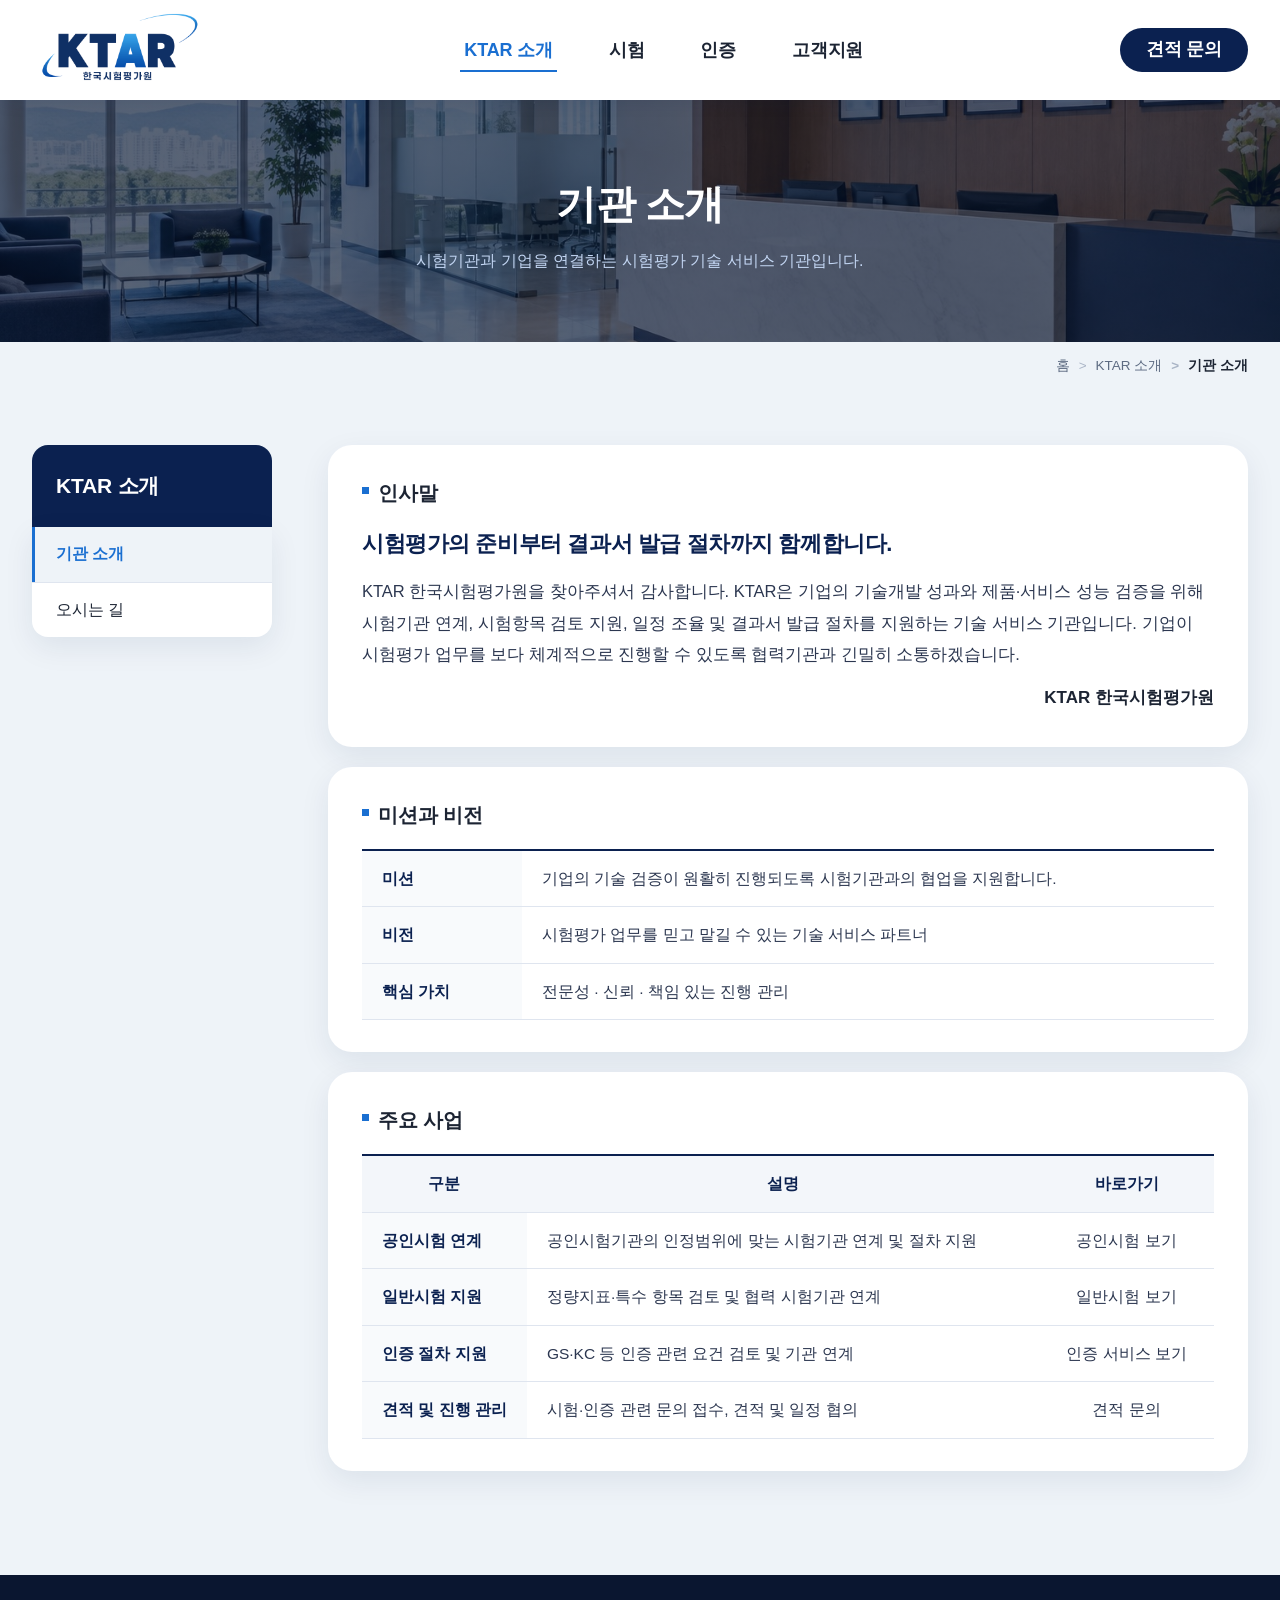
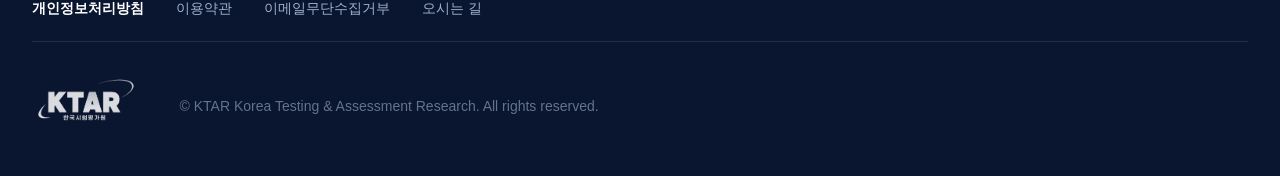
==== about/intro.html @ a493ad49 "feat: 피그마 11/24 수정 요청 반영 (시험·인증 5개 페이지, 헤더, 견적문의 폼) - 전 서비스 페이지: 절차 카드 하단 역할 표기 박스 삭제, 준비자료를 좌측 제목·우" ====
<!DOCTYPE html>
<html lang="ko">
<head>
<meta charset="UTF-8">
<meta name="viewport" content="width=device-width, initial-scale=1">
<title>기관 소개 | KTAR 한국시험평가원</title>
<meta name="description" content="시험기관과 기업을 연결하는 시험평가 기술 서비스 기관입니다.">
<link rel="stylesheet" href="../css/style.css?v=20261124b">
<link rel="stylesheet" href="../css/sub.css?v=20261124b">
</head>
<body class="sub">

<svg width="0" height="0" style="position:absolute" aria-hidden="true">
  <defs>
    <symbol id="i-menu" viewBox="0 0 24 24"><path d="M4 7h16M4 12h16M4 17h16" stroke="currentColor" stroke-width="2" stroke-linecap="round"/></symbol>
    <symbol id="i-map" viewBox="0 0 48 48"><path d="M24 44S9 30 9 19a15 15 0 0 1 30 0c0 11-15 25-15 25z" fill="currentColor" fill-opacity=".15" stroke="currentColor" stroke-width="3" stroke-linejoin="round"/><circle cx="24" cy="19" r="5" fill="none" stroke="currentColor" stroke-width="3"/></symbol>
  </defs>
</svg>

<header class="header is-solid" id="header">
  <div class="header__inner">
    <a href="../index.html" class="logo"><img class="logo__white" src="../images/logo-white.png" alt="KTAR 한국시험평가원"><img class="logo__color" src="../images/logo-color.png" alt="" aria-hidden="true"></a>
    <nav class="gnb" id="gnb" aria-label="주요 메뉴">
      <ul>
        <li class="is-current"><a href="../about/intro.html">KTAR 소개</a>
          <ul class="sub">
            <li><a href="../about/intro.html">기관 소개</a></li>
            <li><a href="../about/location.html">오시는 길</a></li>
          </ul>
        </li>
        <li><a href="../test/certified.html">시험</a>
          <ul class="sub">
            <li><a href="../test/certified.html">공인시험</a></li>
            <li><a href="../test/vv.html">일반시험(V&V)</a></li>
          </ul>
        </li>
        <li><a href="../cert/gs.html">인증</a>
          <ul class="sub">
            <li><a href="../cert/gs.html">GS인증</a></li>
            <li><a href="../cert/kc.html">KC인증</a></li>
            <li><a href="../cert/cloud.html">클라우드서비스확인제</a></li>
          </ul>
        </li>
        <li><a href="../index.html#inquiry">고객지원</a>
          <ul class="sub">
            <li><a href="../index.html#inquiry">견적문의</a></li>
          </ul>
        </li>
      </ul>
    </nav>
    <div class="util">
      <a href="../index.html#inquiry" class="util__quote">견적 문의</a>
      <button type="button" aria-label="전체 메뉴" aria-expanded="false" aria-controls="gnb" data-nav-toggle><svg><use href="#i-menu"/></svg></button>
    </div>
  </div>
</header>

<main>
  <section class="sub-hero sub-hero--intro">
    <div class="inner sub-hero__inner">
      <h1>기관 소개</h1>
      <p class="sub-hero__lead">시험기관과 기업을 연결하는 시험평가 기술 서비스 기관입니다.</p>
    </div>
  </section>
  <div class="crumbbar">
    <div class="inner">
      <ol class="crumb" aria-label="현재 위치">
        <li><a href="../index.html">홈</a></li>
        <li>KTAR 소개</li>
        <li aria-current="page">기관 소개</li>
      </ol>
    </div>
  </div>
  <div class="inner sub-wrap">
    <aside class="lnb" aria-label="KTAR 소개 메뉴">
      <h2>KTAR 소개</h2>
      <ul><li><a href="../about/intro.html" aria-current="page">기관 소개</a></li><li><a href="../about/location.html">오시는 길</a></li></ul>
    </aside>
    <div class="doc">
      <section class="sec">
        <h3>인사말</h3>
        <div class="greet greet--solo"><div class="text"><strong>시험평가의 준비부터 결과서 발급 절차까지 함께합니다.</strong><p>KTAR 한국시험평가원을 찾아주셔서 감사합니다. KTAR은 기업의 기술개발 성과와 제품·서비스 성능 검증을 위해 시험기관 연계, 시험항목 검토 지원, 일정 조율 및 결과서 발급 절차를 지원하는 기술 서비스 기관입니다. 기업이 시험평가 업무를 보다 체계적으로 진행할 수 있도록 협력기관과 긴밀히 소통하겠습니다.</p><p class="sign"><b>KTAR 한국시험평가원</b></p></div></div>
      </section>
      <section class="sec">
        <h3>미션과 비전</h3>
        <div class="tbl-wrap"><table class="tbl"><tbody><tr><th scope="row">미션</th><td>기업의 기술 검증이 원활히 진행되도록 시험기관과의 협업을 지원합니다.</td></tr><tr><th scope="row">비전</th><td>시험평가 업무를 믿고 맡길 수 있는 기술 서비스 파트너</td></tr><tr><th scope="row">핵심 가치</th><td>전문성 · 신뢰 · 책임 있는 진행 관리</td></tr></tbody></table></div>
      </section>
      <section class="sec">
        <h3>주요 사업</h3>
        <div class="tbl-wrap"><table class="tbl"><thead><tr><th scope="col">구분</th><th scope="col">설명</th><th scope="col">바로가기</th></tr></thead><tbody><tr><th scope="row">공인시험 연계</th><td>공인시험기관의 인정범위에 맞는 시험기관 연계 및 절차 지원</td><td class="c"><a href="../test/certified.html">공인시험 보기</a></td></tr><tr><th scope="row">일반시험 지원</th><td>정량지표·특수 항목 검토 및 협력 시험기관 연계</td><td class="c"><a href="../test/vv.html">일반시험 보기</a></td></tr><tr><th scope="row">인증 절차 지원</th><td>GS·KC 등 인증 관련 요건 검토 및 기관 연계</td><td class="c"><a href="../cert/gs.html">인증 서비스 보기</a></td></tr><tr><th scope="row">견적 및 진행 관리</th><td>시험·인증 관련 문의 접수, 견적 및 일정 협의</td><td class="c"><a href="../index.html#inquiry">견적 문의</a></td></tr></tbody></table></div>
      </section>
    </div>
  </div>
</main>

<footer class="footer">
  <div class="inner">
    <ul class="footer__links">
      <li><a href="#"><b>개인정보처리방침</b></a></li>
      <li><a href="#">이용약관</a></li>
      <li><a href="#">이메일무단수집거부</a></li>
      <li><a href="../about/location.html">오시는 길</a></li>
    </ul>
    <div class="footer__body">
      <img src="../images/logo-white.png" alt="KTAR 한국시험평가원" class="footer__logo">
      <address>
        <p class="footer__copy">© KTAR Korea Testing &amp; Assessment Research. All rights reserved.</p>
      </address>
    </div>
  </div>
</footer>

<script src="../js/nav.js?v=20261124b"></script>
</body>
</html>
---- css/style.css ----
/* KTAR 공통 + 메인 스타일 (2026 개편: 밝은 배경 · 라운드 카드 · 영상 히어로) */
:root{
  --navy:#0b2150; --navy-deep:#06142f; --blue:#1a6fd1; --sky:#35a1ee; --cyan:#67d6ff;
  --bg:#eef3f8; --card:#fff; --text:#1c2433; --muted:#5d6b82; --line:#dfe5ef;
  --radius-lg:24px; --radius-md:16px; --radius-sm:10px;
  --topbar-h:38px; --header-h:100px; --ease:cubic-bezier(.22,.61,.36,1);
  --shadow:0 10px 30px rgba(11,33,80,.08);
}
*{box-sizing:border-box;margin:0;padding:0}
html{scroll-behavior:smooth;scroll-padding-top:calc(var(--header-h) + 12px)}
body{font-family:"Pretendard","Noto Sans KR","Apple SD Gothic Neo","Malgun Gothic",sans-serif;color:var(--text);line-height:1.6;background:var(--bg);-webkit-font-smoothing:antialiased}
a{color:inherit;text-decoration:none}
ul,ol{list-style:none}
img{max-width:100%;display:block}
button{font:inherit;cursor:pointer;border:0;background:none;color:inherit}
svg{display:block}
:focus-visible{outline:3px solid var(--sky);outline-offset:2px}
.inner{width:100%;max-width:1280px;margin:0 auto;padding:0 32px}
/* 메인 와이드 컨테이너: 콘텐츠 1520px + 좌우 40px (메인 비주얼 ~ 견적 문의 공통) */
.inner--wide{max-width:1600px;padding:0 40px}

/* topbar (공지) */
.topbar{height:var(--topbar-h);background:var(--navy-deep);color:#cfdcf2;font-size:13px}
.topbar__inner{height:100%;display:flex;align-items:center;padding:0 32px;max-width:1280px;margin:0 auto}
.topbar__notice{display:flex;align-items:center;gap:14px;min-width:0}
.topbar__notice b{color:var(--cyan);font-weight:700;white-space:nowrap;flex:none}
.topbar__notice span{overflow:hidden;text-overflow:ellipsis;white-space:nowrap}
.topbar__notice time{opacity:.55;white-space:nowrap}
.topbar__notice:hover span{text-decoration:underline}

/* header: 항상 흰색 */
.header{position:sticky;top:0;left:0;right:0;height:var(--header-h);z-index:60;background:#fff;color:var(--text);transition:box-shadow .3s}
.header.is-solid,.header.is-stuck{box-shadow:0 2px 16px rgba(11,33,80,.1)}
.header__inner{height:100%;max-width:1280px;margin:0 auto;padding:0 32px;display:flex;align-items:center;gap:48px}
.logo{position:relative;display:block;flex:none}
.logo img{height:85px;width:auto}
.logo__white{display:none!important}
.logo__color{position:static!important;opacity:1!important}
.gnb{flex:1}
.gnb ul{display:flex;justify-content:center;gap:48px}
.gnb a{display:block;padding:10px 4px;font-size:18px;font-weight:700;position:relative;letter-spacing:-.01em}
.gnb a::after{content:"";position:absolute;left:0;right:0;bottom:2px;height:2px;background:var(--blue);transform:scaleX(0);transition:transform .25s var(--ease)}
.gnb a:hover{color:var(--blue)}
.gnb a:hover::after{transform:scaleX(1)}
.gnb li.is-current>a{color:var(--blue)}
.gnb li.is-current>a::after{transform:scaleX(1)}
.util{display:flex;align-items:center;gap:6px}
.util button{width:40px;height:40px;display:grid;place-items:center;border-radius:50%;transition:background .2s}
.util button:hover{background:var(--bg)}
.util svg{width:22px;height:22px}
/* 견적 문의: GNB 메뉴와 같은 글자 크기(18px), 원형 버튼은 글자에 맞춰 조정 */
.util__quote{padding:9px 26px;border-radius:999px;background:var(--navy);color:#fff;font-weight:700;font-size:18px;line-height:1.4;letter-spacing:-.01em;white-space:nowrap;transition:background .2s}
.util [data-nav-toggle]{display:none}
.util__quote:hover{background:var(--blue)}

/* gnb dropdown */
.gnb>ul>li{position:relative}
.gnb .sub{display:grid;gap:2px;position:absolute;top:100%;left:50%;min-width:210px;padding:10px;border-radius:var(--radius-md);background:#fff;color:var(--text);box-shadow:0 16px 40px rgba(11,33,80,.16);opacity:0;visibility:hidden;transform:translate(-50%,8px);transition:opacity .2s,transform .2s var(--ease),visibility 0s .2s}
.gnb li:hover>.sub,.gnb li:focus-within>.sub{opacity:1;visibility:visible;transform:translate(-50%,0);transition-delay:0s}
.gnb .sub a{padding:10px 14px;border-radius:var(--radius-sm);font-size:15px;font-weight:600;white-space:nowrap}
.gnb .sub a::after{display:none}
.gnb .sub a:hover{background:var(--bg);color:var(--blue)}

/* ───── 메인 히어로: 영상 카드 + 빠른 서비스 ───── */
/* 영상 16:9 + 우측 410px 고정 열 */
.visual{padding:50px 0 24px}
/* 영상 높이 = 화면 높이 - 공지띠·헤더(118) - 위아래 여백(50+24), 560~680px.
   상한 680px이어도 주요 서비스 위 여백(88px)이 남아 1080 화면에서 본문은 스크롤해야 보인다 */
.visual__grid{display:grid;grid-template-columns:minmax(0,1fr) 410px;grid-template-rows:1fr auto;gap:24px}
.hero{position:relative;grid-row:1 / span 2;align-self:stretch;height:clamp(560px,calc(100svh - 192px),680px);border-radius:var(--radius-lg);overflow:hidden;background:#04102a;color:#fff;isolation:isolate}
.hero__video{position:absolute;inset:0;width:100%;height:100%;object-fit:cover;z-index:-2}
.hero::after{content:"";position:absolute;inset:0;z-index:-1;background:linear-gradient(0deg,rgba(4,16,42,.7),rgba(4,16,42,0) 45%)}
.slides{position:absolute;inset:0}
.slide{position:absolute;inset:0;display:flex;align-items:center;padding:0 clamp(28px,5vw,72px);opacity:0;visibility:hidden;transition:opacity .8s var(--ease),visibility 0s .8s}
.slide.is-active{opacity:1;visibility:visible;transition:opacity .8s var(--ease),visibility 0s}
.slide__txt{max-width:640px}
.slide__txt>*{opacity:0;transform:translateY(22px);transition:opacity .8s var(--ease),transform .8s var(--ease)}
.slide.is-active .slide__txt>*{opacity:1;transform:none}
.slide.is-active .slide__txt>:nth-child(2){transition-delay:.12s}
.slide.is-active .slide__txt>:nth-child(3){transition-delay:.24s}
.slide__sub{font-size:clamp(15px,1.4vw,19px);letter-spacing:.02em;margin-bottom:16px;color:#cfe3ff}
.slide h1,.slide h2{font-size:clamp(40px,5.2vw,72px);font-weight:800;line-height:1.12;letter-spacing:-.03em;margin-bottom:16px;word-break:keep-all}
.slide__en{font-size:clamp(15px,1.4vw,20px);opacity:.9}
.ctrl{position:absolute;left:50%;bottom:26px;transform:translateX(-50%);display:flex;align-items:center;gap:10px;z-index:3}
.ctrl button{width:40px;height:40px;border-radius:50%;background:rgba(255,255,255,.92);color:var(--navy);font-size:20px;line-height:1;display:grid;place-items:center;transition:background .2s,transform .2s}
.ctrl button:hover{background:#fff;transform:scale(1.08)}
.ctrl__toggle{font-size:11px!important}
.ctrl__count{position:absolute;left:calc(100% + 16px);color:#dbe9ff;font-size:13px;white-space:nowrap}
.ctrl__count b{color:#fff}

.qs{display:flex;flex-direction:column;background:var(--card);border-radius:var(--radius-lg);padding:26px 24px 22px;box-shadow:var(--shadow)}
.qs h2{font-size:18px;font-weight:800;color:var(--navy);margin-bottom:14px}
.qs__grid{flex:1;display:grid;grid-template-columns:repeat(2,minmax(0,1fr));grid-auto-rows:minmax(0,1fr);gap:8px}
.qs__grid a{height:100%;display:flex;flex-direction:column;align-items:center;justify-content:center;gap:8px;padding:8px;border-radius:var(--radius-md);background:#f4f8fd;font-size:15px;font-weight:700;text-align:center;word-break:keep-all;line-height:1.35;color:var(--text);transition:background .2s,color .2s}
.qs__ic{display:grid;place-items:center;flex:none;width:44px;height:44px;border-radius:12px;background:#e3edfb;color:var(--blue);transition:background .2s,color .2s,transform .25s var(--ease)}
.qs__ic svg{width:24px;height:24px}
.qs__grid a:hover{background:#eaf2fd;color:var(--blue)}
.qs__grid a:hover .qs__ic{background:var(--blue);color:#fff;transform:translateY(-3px)}

.promo{position:relative;display:flex;flex-direction:column;justify-content:flex-end;min-height:150px;padding:22px 24px;border-radius:var(--radius-lg);overflow:hidden;background:linear-gradient(135deg,#0b2150,#1a4fa8);color:#fff;isolation:isolate}
.promo::before{content:"";position:absolute;right:-40px;top:-40px;width:180px;height:180px;border-radius:50%;border:2px solid rgba(103,214,255,.35);z-index:-1;box-shadow:0 0 0 22px rgba(103,214,255,.08),0 0 0 46px rgba(103,214,255,.05)}
.promo b{font-size:20px;font-weight:800;margin-bottom:6px}
.promo span{font-size:13.5px;line-height:1.6;color:#cfe0fb}
.promo i{position:absolute;right:20px;top:20px;display:grid;place-items:center;width:28px;height:28px;border-radius:50%;background:#fff;color:var(--navy);font-style:normal;font-size:14px;transition:transform .25s var(--ease)}
.promo:hover i{transform:translate(3px,-3px)}

/* ───── 서비스 카드 (시험 / 인증) ───── */
.svc{padding:88px 0 40px}
.sec-head{margin-bottom:36px}
.sec-head h2{font-size:clamp(28px,3.2vw,42px);font-weight:800;letter-spacing:-.03em;color:var(--navy);line-height:1.3;word-break:keep-all}
.svc__grid{display:grid;grid-template-columns:repeat(3,1fr);gap:20px}
.svc__card{position:relative;display:flex;flex-direction:column;height:100%;min-height:300px;padding:32px 30px 28px;border-radius:var(--radius-lg);background:var(--card);box-shadow:var(--shadow);overflow:hidden;transition:transform .3s var(--ease),box-shadow .3s}
.svc__card:hover{transform:translateY(-5px);box-shadow:0 18px 40px rgba(11,33,80,.15)}
.svc__ic{display:grid;place-items:center;width:56px;height:56px;border-radius:16px;background:#e9f1fc;color:var(--blue);margin-bottom:22px}
.svc__ic svg{width:30px;height:30px}
.svc__card em{font-style:normal;font-size:12px;font-weight:800;letter-spacing:.14em;color:var(--blue);margin-bottom:8px}
.svc__card h3{font-size:25px;font-weight:800;letter-spacing:-.03em;color:var(--navy);margin-bottom:10px;word-break:keep-all}
.svc__card p{font-size:15.5px;line-height:1.7;color:var(--muted);word-break:keep-all}
.svc__go{margin-top:auto;padding-top:22px;font-weight:700;font-size:15px;color:var(--blue);display:flex;align-items:center;gap:8px}
.svc__go i{font-style:normal;transition:transform .25s var(--ease)}
.svc__card:hover .svc__go i{transform:translateX(5px)}
.svc__card--dark{background:linear-gradient(135deg,#0b2150,#14407f)}
.svc__card--dark .svc__ic{background:rgba(255,255,255,.12);color:#fff}
.svc__card--dark em,.svc__card--dark .svc__go{color:var(--cyan)}
.svc__card--dark h3{color:#fff}.svc__card--dark p{color:#c3d6f3}
.svc__card--accent{background:linear-gradient(135deg,#1a6fd1,#35a1ee)}
.svc__card--accent .svc__ic{background:rgba(255,255,255,.2);color:#fff}
.svc__card--accent em,.svc__card--accent .svc__go,.svc__card--accent h3{color:#fff}
.svc__card--accent p{color:#e6f2ff}

/* ───── 진행 절차 ───── */
.flowsec{padding:56px 0 40px}
.steps{display:grid;grid-template-columns:repeat(6,1fr);gap:0;counter-reset:s;background:#fff;border-radius:var(--radius-lg);box-shadow:var(--shadow);overflow:hidden}
.steps li{position:relative;padding:30px 22px 32px;border-left:1px solid var(--line)}
.steps li:first-child{border-left:0}
.steps li:not(:last-child)::after{content:"";position:absolute;right:-7px;top:38px;width:12px;height:12px;background:#fff;border-top:2px solid var(--sky);border-right:2px solid var(--sky);transform:rotate(45deg);z-index:1}
.steps b{display:inline-grid;place-items:center;width:38px;height:38px;border-radius:12px;background:var(--navy);color:#fff;font-size:14px;margin-bottom:16px}
.steps li:last-child b{background:var(--blue)}
.steps h3{font-size:17px;font-weight:800;color:var(--navy);margin-bottom:8px;letter-spacing:-.02em;word-break:keep-all}
.steps p{font-size:14px;line-height:1.65;color:var(--muted);word-break:keep-all}

/* ───── 핵심 가치 ───── */
.values{padding:56px 0 24px}
.values__grid{display:grid;grid-template-columns:repeat(3,1fr);gap:20px}
.values__grid>div{padding:40px 34px;border-radius:var(--radius-lg);background:var(--card);box-shadow:var(--shadow)}
.values__grid b{display:block;font-size:56px;line-height:1;font-weight:800;letter-spacing:-.04em;margin-bottom:22px;color:transparent;-webkit-text-stroke:2px var(--sky)}
.values__grid h3{font-size:28px;font-weight:800;color:var(--navy);letter-spacing:-.03em;margin-bottom:10px}
.values__grid p{font-size:16px;line-height:1.75;color:var(--muted);word-break:keep-all}

/* ───── 소개 밴드 (짙은 남색) ───── */
.about{position:relative;margin-top:56px;padding:112px 0 96px;background:var(--navy-deep);color:#fff;text-align:center;overflow:hidden;isolation:isolate}
.about::before{content:"";position:absolute;left:50%;top:60%;width:900px;height:900px;transform:translate(-50%,-50%);border-radius:50%;z-index:-1;background:radial-gradient(circle,rgba(53,161,238,.28),rgba(53,161,238,0) 62%)}
.about__label{font-size:22px;font-weight:700;color:var(--cyan);margin-bottom:18px;letter-spacing:.02em}
.about h2{font-size:clamp(30px,3.8vw,48px);line-height:1.35;font-weight:800;letter-spacing:-.03em;margin-bottom:26px;word-break:keep-all}
.about h2 em{font-style:normal;color:var(--cyan)}
.about__text{max-width:680px;margin:0 auto 36px;font-size:17.5px;line-height:1.9;color:#c3d3ec;word-break:keep-all}
.more{display:inline-flex;align-items:center;gap:14px;padding:15px 30px;background:#fff;color:var(--navy);border-radius:999px;font-weight:700;transition:background .2s,color .2s}
.more span{transition:transform .25s var(--ease)}
.more:hover{background:var(--cyan)}
.more:hover span{transform:translateX(5px)}
.about__facts{display:grid;grid-template-columns:repeat(5,1fr);gap:14px;margin-top:64px;text-align:left}
.about__facts--3{grid-template-columns:repeat(3,1fr)}
.about__facts>div{padding:22px 22px 24px;border-radius:var(--radius-md);background:rgba(255,255,255,.06);border:1px solid rgba(255,255,255,.1);backdrop-filter:blur(6px)}
.about__facts dt{color:#8fb0e0;font-size:13.5px;margin-bottom:8px}
.about__facts dd{font-size:16px;font-weight:700;line-height:1.5;word-break:keep-all}
.about__facts dd a{color:var(--cyan);text-decoration:underline;text-underline-offset:3px}

/* ───── 견적 문의 ───── */
.inquiry{padding:104px 0 112px}
.inquiry__inner{display:grid;grid-template-columns:1fr 1.6fr;gap:56px;align-items:start}
.inquiry h2{font-size:clamp(30px,3.4vw,46px);color:var(--navy);font-weight:800;letter-spacing:-.03em;margin-bottom:18px}
.inquiry__head>p{color:var(--muted);font-size:17px}
.inquiry__tel{margin-top:36px;padding:26px 28px;border-radius:var(--radius-md);background:var(--navy);color:#c3d3ec!important;display:grid;gap:2px}
.inquiry__tel b{font-size:30px;color:#fff;letter-spacing:.02em}
.inquiry__tel small{color:#8fa6cc}
.form{background:#fff;padding:44px;border-radius:var(--radius-lg);box-shadow:var(--shadow);display:grid;gap:20px}
.form__row{display:grid;grid-template-columns:1fr 1fr;gap:20px}
.form label{display:flex;flex-wrap:wrap;align-items:baseline;gap:8px 4px;font-weight:700;font-size:14px}
.form label>input,.form label>select,.form label>textarea{flex:0 0 100%}
.form label i{color:#d93025;font-style:normal}
.form input[type=text],.form input[type=tel],.form input[type=email],.form select,.form textarea{width:100%;padding:14px 16px;border:1px solid #cdd6e4;border-radius:12px;font:inherit;font-weight:400;background:#fafcff;transition:border-color .2s,box-shadow .2s}
.form input:focus,.form select:focus,.form textarea:focus{outline:0;border-color:var(--sky);box-shadow:0 0 0 3px rgba(53,161,238,.2);background:#fff}
.form textarea{resize:vertical}
.form__agree{display:flex!important;align-items:center;gap:8px;font-weight:400!important;color:var(--muted)}
.form__agree input{flex:none!important;width:18px;height:18px;accent-color:var(--navy)}
.form__agree a{text-decoration:underline;color:var(--blue)}
.form__msg{padding:12px 16px;border-radius:var(--radius-md);background:#e9f1fc;color:var(--navy);font-size:15px;font-weight:700}
.form__msg.is-error{background:#fdecec;color:#c62828}
.form__note{font-size:14px;line-height:1.6;color:var(--muted);word-break:keep-all}
.submit{padding:18px;border-radius:999px;background:var(--navy);color:#fff;font-weight:800;font-size:17px;transition:background .2s}
.submit:hover{background:var(--blue)}

/* ───── 플로팅 버튼 ───── */
.float{position:fixed;right:24px;bottom:24px;z-index:50;display:grid;gap:12px}
.float a{display:grid;place-items:center;width:60px;height:60px;border-radius:50%;box-shadow:0 8px 20px rgba(11,33,80,.28);transition:transform .25s var(--ease)}
.float a:hover{transform:translateY(-3px)}
.float svg{width:26px;height:26px}
.float__a{background:#ff6a13;color:#fff}
.float__b{background:var(--blue);color:#fff}

/* ───── footer ───── */
.footer{background:#0a1630;color:#9fb0cc;font-size:14px;padding:0 0 48px}
.footer__links{display:flex;gap:32px;padding:22px 0;border-bottom:1px solid rgba(255,255,255,.1)}
.footer__links a:hover{color:#fff}
.footer__links b{color:#fff}
.footer__body{display:flex;align-items:center;gap:40px;padding-top:34px}
.footer__logo{height:52px;width:auto;opacity:.9}
.footer address{font-style:normal;display:grid;gap:4px}
.footer__copy{margin-top:8px;opacity:.6}

/* ───── responsive ───── */
@media (max-width:1399px){
  .inner--wide{padding:0 32px}
  .visual__grid{gap:16px}
}
@media (max-width:1100px){
  .gnb ul{gap:26px}.header__inner{gap:24px}
  .visual__grid{grid-template-columns:minmax(0,1fr);grid-template-rows:auto}
  .hero{grid-row:auto;width:100%;min-width:0;height:auto;aspect-ratio:16 / 9;min-height:480px}
  .qs__grid{grid-template-columns:repeat(4,minmax(0,1fr))}
  .svc__grid{grid-template-columns:repeat(2,1fr)}
  .steps{grid-template-columns:repeat(3,1fr)}
  .steps li:nth-child(4){border-left:0}
  .steps li:nth-child(n+4){border-top:1px solid var(--line)}
  .steps li:nth-child(3)::after{display:none}
  .about__facts{grid-template-columns:repeat(2,1fr)}
  .inquiry__inner{grid-template-columns:1fr;gap:36px}
}
@media (max-width:768px){
  :root{--header-h:64px}
  .topbar__notice time{display:none}
  .topbar__inner,.header__inner,.inner{padding-left:18px;padding-right:18px}
  .logo img{height:42px}
  .util__quote{display:none}
  .util [data-nav-toggle]{display:grid}
  .header__inner{justify-content:space-between}
  .gnb{display:none;position:fixed;left:0;right:0;top:var(--header-h);max-height:calc(100vh - var(--header-h));overflow:auto;background:#fff;color:var(--text);padding:8px 18px 24px;box-shadow:0 14px 30px rgba(11,33,80,.18)}
  .nav-open .gnb{display:block}
  .gnb ul{flex-direction:column;gap:0}
  .gnb>ul>li{border-bottom:1px solid var(--line)}
  .gnb>ul>li>a{padding:16px 4px;font-size:17px}
  .gnb>ul>li>a::after{display:none}
  .gnb .sub{justify-content:start;justify-items:start;position:static;transform:none;opacity:1;visibility:visible;box-shadow:none;padding:0 0 12px 12px;min-width:0}
  .gnb .sub a{padding:8px 4px;font-weight:500;color:var(--muted)}
  .visual{padding-top:14px}
  .hero{min-height:420px;border-radius:var(--radius-md)}
  .hero__video{object-position:78% 50%}
  .hero::after{background:linear-gradient(0deg,rgba(4,16,42,.55),rgba(4,16,42,.55))}
  .slide{padding:0 22px}
  .ctrl{bottom:18px}.ctrl__count{display:none}
  .qs,.promo{border-radius:var(--radius-md)}
  .qs__grid{grid-template-columns:repeat(2,minmax(0,1fr))}
  .svc{padding:56px 0 24px}
  .svc__grid,.values__grid{grid-template-columns:1fr}
  .svc__card{padding:26px 22px 22px;min-height:0}
  .steps{grid-template-columns:1fr}
  .steps li{border-left:0;border-top:1px solid var(--line);padding:22px 20px}
  .steps li:first-child{border-top:0}
  .steps li:not(:last-child)::after{display:none}
  .flowsec,.values{padding:36px 0 16px}
  .values__grid>div{padding:28px 24px}
  .about{padding:72px 0 64px;margin-top:40px}
  .about__facts{grid-template-columns:1fr;margin-top:44px}
  .inquiry{padding:64px 0 72px}
  .form{padding:26px;border-radius:var(--radius-md)}.form__row{grid-template-columns:1fr}
  .float{right:14px;bottom:14px}.float a{width:52px;height:52px}
  .footer__body{flex-direction:column;align-items:flex-start;gap:16px}
  .footer__links{flex-wrap:wrap;gap:14px 22px}
}
/* 좁은 폰(≤420px): 큰 아이콘 + 메뉴명이 2열에 들어가지 않아 1열 */
@media (max-width:420px){
  .qs__grid{grid-template-columns:repeat(2,minmax(0,1fr))}
}
@media (prefers-reduced-motion:reduce){
  html{scroll-behavior:auto}
  .slide,.slide__txt>*,.svc__card,.qs__ic{transition:none}
}

/* ───── 견적 문의: 고객지원 이미지 ───── */
.inquiry__tel{background:linear-gradient(rgba(11,33,80,.82),rgba(11,33,80,.82)),var(--navy) url(../images/sub/support.jpg?v=20261124) center/cover no-repeat}

/* ───── 메인 비주얼: 영상 대신 슬라이드별 이미지 (메인_이미지 1~4) ───── */
.slide{--slide-shade:linear-gradient(90deg,rgba(4,16,42,.82) 0%,rgba(4,16,42,.5) 50%,rgba(4,16,42,.15) 100%);background:#04102a center/cover no-repeat}
.slide--1{background-image:var(--slide-shade),url(../images/main/slide1.jpg?v=20261120)}
.slide--2{background-image:var(--slide-shade),url(../images/main/slide2.jpg?v=20261120)}
.slide--3{background-image:var(--slide-shade),url(../images/main/slide3.jpg?v=20261120)}
.slide--4{background-image:var(--slide-shade),url(../images/main/slide4.jpg?v=20261120)}
@media (max-width:768px){
  .slide{--slide-shade:linear-gradient(rgba(4,16,42,.6),rgba(4,16,42,.6))}
}

/* ───── 메인 섹션 은은한 배경 이미지 ───── */
/* 기관 소개 요약(네이비): 회사 이미지를 흐리게 깔고 기존 원형 글로우는 그 위에 유지 */
.about::after{content:"";position:absolute;inset:-20px;z-index:-2;background:url(../images/sub/about-intro.jpg?v=20261124) center/cover no-repeat;opacity:.22;filter:blur(3px) saturate(.8)}
/* 견적 문의(밝은 배경): 고객지원 이미지를 아주 옅게 */
.inquiry{position:relative;isolation:isolate;overflow:hidden}
.inquiry::before{content:"";position:absolute;inset:-20px;z-index:-1;background:url(../images/main/inquiry.jpg?v=20261120) right center/cover no-repeat;opacity:.15;filter:blur(4px) grayscale(.3)}

/* ───── 메인 비주얼 배경: 옅은 테크 격자 + 하늘색 빛 번짐 ───── */
.visual{position:relative;isolation:isolate;overflow:hidden}
.visual::before{content:"";position:absolute;inset:0;z-index:-1;pointer-events:none;
  background:
    radial-gradient(circle at 12% 18%,rgba(53,161,238,.16),rgba(53,161,238,0) 38%),
    radial-gradient(circle at 92% 82%,rgba(26,111,209,.12),rgba(26,111,209,0) 40%),
    radial-gradient(circle,rgba(11,33,80,.16) 1px,transparent 1.5px) 0 0/24px 24px,
    linear-gradient(rgba(11,33,80,.04) 1px,transparent 1px) 0 0/96px 96px,
    linear-gradient(90deg,rgba(11,33,80,.04) 1px,transparent 1px) 0 0/96px 96px;
  -webkit-mask-image:linear-gradient(180deg,#000 0%,#000 70%,transparent 100%);mask-image:linear-gradient(180deg,#000 0%,#000 70%,transparent 100%)}

/* ───── 견적 문의 2차 수정 (Figma 코멘트 2026-11-24) ───── */
.sr-only{position:absolute;width:1px;height:1px;margin:-1px;padding:0;overflow:hidden;clip:rect(0 0 0 0);white-space:nowrap;border:0}
.inquiry__contact{margin-top:32px;padding:24px 28px;border:1px solid #cdd6e4;border-radius:var(--radius-md);background:rgba(255,255,255,.85)}
.inquiry__contact ul{display:grid;gap:10px}
.inquiry__contact li{display:flex;align-items:center;gap:12px;font-size:20px;font-weight:800;color:var(--navy);letter-spacing:.01em}
.inquiry__contact svg{flex:none;width:22px;height:22px;color:var(--blue)}
.inquiry__contact a:hover{color:var(--blue)}
.inquiry__contact p{margin-top:16px;padding-top:14px;border-top:1px solid var(--line);font-size:15px;color:var(--muted);word-break:keep-all}
.form__field{display:grid;gap:8px}
.form__field>label{font-weight:700;font-size:14px}
.form__field>label i{color:#d93025;font-style:normal}
.form textarea{min-height:300px;line-height:1.7}
.form textarea::placeholder{color:#a3adbd}
.form__hint{display:grid;gap:2px;font-size:13.5px;line-height:1.6;color:var(--muted);word-break:keep-all}
.form input[type=file]{width:100%;padding:12px 14px;border:1px dashed #b9c5d8;border-radius:12px;background:#fafcff;font:inherit;font-weight:400;font-size:14px;color:var(--muted)}
.form input[type=file]::file-selector-button{margin-right:12px;padding:8px 16px;border:0;border-radius:999px;background:var(--navy);color:#fff;font:inherit;font-weight:700;font-size:13px;cursor:pointer}
.form__agrees{display:grid;gap:10px;padding:18px 20px;border:1px solid var(--line);border-radius:12px;background:#fafcff}
.form__agree--all{padding-bottom:10px;border-bottom:1px solid var(--line);font-weight:700!important;color:var(--navy)!important}
.form__agree i{color:#d93025;font-style:normal;font-size:13px}
.form__agree span{font-size:13px}
@media (max-width:768px){
  .form textarea{min-height:380px}
  .inquiry__contact li{font-size:18px}
}
---- css/sub.css ----
/* 서브페이지 공통 — 공공·시험기관 톤 (style.css 다음에 로드) */
body.sub{padding-top:var(--header-h)}
.sub .header{position:fixed;top:0}

/* 상단 비주얼 */
.sub-hero{background:#0b2150 url(../images/about-bg.svg) center/cover no-repeat;color:#fff}
.sub-hero__inner{padding-top:60px;padding-bottom:56px;text-align:center}
.sub-hero h1{font-size:clamp(28px,3.4vw,40px);font-weight:700;letter-spacing:-.02em}
.sub-hero__lead{margin-top:12px;color:#b9cdea;font-size:16px}

/* 현재 위치 */
.crumbbar{background:#fff;border-bottom:1px solid var(--line)}
.crumb{display:flex;flex-wrap:wrap;justify-content:flex-end;padding:13px 0;font-size:13.5px;color:var(--muted)}
.crumb li+li::before{content:">";margin:0 9px;color:#a9b4c6}
.crumb a:hover{color:var(--blue);text-decoration:underline}
.crumb [aria-current]{color:var(--text);font-weight:600}

/* 레이아웃: 좌측 LNB + 본문 */
.sub-wrap{display:grid;grid-template-columns:240px minmax(0,1fr);gap:56px;padding-top:56px;padding-bottom:104px}
.lnb h2{padding:24px;background:var(--navy);color:#fff;font-size:21px;font-weight:700;letter-spacing:-.01em}
.lnb ul{border:1px solid var(--line);border-top:0}
.lnb li+li{border-top:1px solid var(--line)}
.lnb a{display:block;padding:15px 24px;font-size:15.5px;color:var(--text);transition:background .15s,color .15s}
.lnb a:hover{background:var(--bg);color:var(--blue)}
.lnb a[aria-current="page"]{background:var(--bg);color:var(--blue);font-weight:700;box-shadow:inset 3px 0 0 var(--blue)}

/* 본문 섹션 */
.doc{word-break:keep-all}
.sec+.sec{margin-top:56px}
.sec>h3{position:relative;padding-left:16px;margin-bottom:18px;font-size:20px;font-weight:700;color:var(--text);letter-spacing:-.01em}
.sec>h3::before{content:"";position:absolute;left:0;top:.5em;width:7px;height:7px;background:var(--blue)}
.sec>p,.sec .text p{font-size:16.5px;line-height:1.9;color:#2c3750}
.sec>p+p,.sec .text p+p{margin-top:12px}

/* 목록 */
.bul{display:grid;gap:8px}
.bul li{position:relative;padding-left:16px;font-size:16px;line-height:1.7;color:#2c3750}
.bul li::before{content:"";position:absolute;left:2px;top:.82em;width:6px;height:1px;background:var(--text)}
.bul b{color:var(--navy)}

/* 표 */
.tbl-wrap{overflow-x:auto}
.tbl{width:100%;min-width:520px;border-collapse:collapse;border-top:2px solid var(--navy)}
.tbl th,.tbl td{padding:15px 20px;border-bottom:1px solid var(--line);font-size:15.5px;line-height:1.65;text-align:left;vertical-align:top}
.tbl thead th{background:#f3f6fa;color:var(--navy);font-weight:700;text-align:center}
.tbl tbody th{width:160px;background:#f8fafc;color:var(--navy);font-weight:700;white-space:nowrap}
.tbl td.c,.tbl th.c{text-align:center}
.tbl td{color:#2c3750}

/* 절차: 가로 단계 */
.flow{display:grid;grid-auto-flow:column;grid-auto-columns:1fr;border:1px solid var(--line)}
.flow li{position:relative;padding:22px 20px 24px;background:#fff}
.flow li+li{border-left:1px solid var(--line)}
.flow li:not(:last-child)::after{content:"";position:absolute;right:-7px;top:50%;width:12px;height:12px;background:#fff;border-top:1px solid var(--line);border-right:1px solid var(--line);transform:translateY(-50%) rotate(45deg);z-index:1}
.flow small{display:block;margin-bottom:8px;color:var(--blue);font-size:12.5px;font-weight:700;letter-spacing:.08em}
.flow b{display:block;font-size:17px;color:var(--navy);margin-bottom:6px}
.flow span{display:block;font-size:14.5px;color:var(--muted);line-height:1.6}

/* 안내 박스 */
.note{display:grid;grid-template-columns:110px 1fr;border:1px solid var(--line);background:#f8fafc}
.note>b{padding:20px 24px;background:#eef2f8;color:var(--navy);font-weight:700}
.note ul{padding:20px 24px}

/* 견적 문의 바 */
.ask{display:flex;align-items:center;justify-content:space-between;gap:24px;padding:26px 32px;border:1px solid var(--line);border-left:4px solid var(--blue);background:#fff}
.ask b{display:block;font-size:18px;color:var(--navy);margin-bottom:2px}
.ask span{color:var(--muted);font-size:15px}
.ask a{flex:none;padding:13px 28px;background:var(--navy);color:#fff;font-weight:700;border-radius:10px;transition:background .15s}
.ask a:hover{background:var(--blue)}

/* 사진 자리 */
.photo{display:grid;place-items:center;min-height:260px;background:#e6ecf4;color:#8493ab;font-size:14px}

/* 인사말 */
.greet{display:grid;grid-template-columns:260px 1fr;gap:40px;align-items:start}
.greet .photo{min-height:320px}
.greet strong{display:block;margin-bottom:16px;font-size:22px;line-height:1.5;color:var(--navy);letter-spacing:-.02em}
.sign{margin-top:22px;text-align:right;color:var(--muted)}
.sign b{margin-left:8px;color:var(--text);font-size:17px}

/* 오시는 길 */
.map{position:relative;min-height:360px;border:1px solid var(--line);overflow:hidden;background:
  linear-gradient(90deg,transparent 49%,#dbe6f5 49% 51%,transparent 51%) 0 0/120px 120px,
  linear-gradient(0deg,transparent 49%,#dbe6f5 49% 51%,transparent 51%) 0 0/120px 120px,#eef4fb}
.map::before{content:"";position:absolute;left:-10%;right:-10%;top:58%;height:34px;background:#cfe0f6;transform:rotate(-8deg)}
.map__pin{position:absolute;left:50%;top:44%;transform:translate(-50%,-100%);display:grid;justify-items:center;gap:6px;font-weight:700;color:var(--navy)}
.map__pin svg{width:50px;height:50px;color:var(--blue)}
.map__pin span{padding:6px 14px;background:#fff;border:1px solid var(--line);font-size:14px}
.map__note{position:absolute;right:14px;bottom:12px;font-size:12px;color:var(--muted)}

.sample-note{margin-top:48px;padding:12px 16px;border:1px solid #eadfb3;background:#fffbea;color:#7a5b00;font-size:13.5px}

@media (max-width:1100px){
  .sub-wrap{grid-template-columns:minmax(0,1fr);gap:32px;padding-top:32px}
  .lnb h2{display:none}
  .lnb ul{display:flex;overflow-x:auto;border-top:1px solid var(--line)}
  .lnb li+li{border-top:0;border-left:1px solid var(--line)}
  .lnb a{white-space:nowrap;padding:14px 22px}
  .lnb a[aria-current="page"]{box-shadow:inset 0 -3px 0 var(--blue)}
  .flow{grid-auto-flow:row}
  .flow li+li{border-left:0;border-top:1px solid var(--line)}
  .flow li:not(:last-child)::after{right:auto;left:28px;top:auto;bottom:-7px;transform:rotate(135deg)}
}
@media (max-width:768px){
  .sub-hero__inner{padding-top:40px;padding-bottom:36px}
  .crumb{justify-content:flex-start}
  .sub-wrap{padding-bottom:72px}
  .sec+.sec{margin-top:44px}
  .greet{grid-template-columns:1fr;gap:24px}
  .greet .photo{min-height:200px}
  .note{grid-template-columns:1fr}
  .ask{flex-direction:column;align-items:flex-start;padding:22px}
  .tbl th,.tbl td{padding:12px 14px;font-size:15px}
  .tbl tbody th{width:110px;white-space:normal}
}

/* ───── 2026 개편: 메인과 톤 통일 (라운드 · 카드 · 영상 포스터 배경) ───── */
.sub-hero{background:#06142f url(../images/hero-poster.jpg) center/cover no-repeat}
.sub-hero__inner{padding-top:72px;padding-bottom:68px}
.sub-hero__lead{color:#c3d6f3}
.crumbbar{background:transparent;border-bottom:0}
.lnb h2{border-radius:var(--radius-md) var(--radius-md) 0 0}
.lnb ul{background:#fff;border:0;border-radius:0 0 var(--radius-md) var(--radius-md);overflow:hidden;box-shadow:var(--shadow)}
.lnb a[aria-current="page"]{box-shadow:inset 3px 0 0 var(--blue)}
.doc .sec{background:#fff;border-radius:var(--radius-lg);padding:32px 34px;box-shadow:var(--shadow)}
.doc .sec+.sec{margin-top:20px}
.tbl{border-top-color:var(--navy)}
.flow,.note,.ask{border-radius:var(--radius-md);background:#fff}
.ask{border-left-width:1px}
.ask a{border-radius:999px}
.sample-note{border-radius:var(--radius-sm)}
@media (max-width:768px){.doc .sec{padding:22px 18px;border-radius:var(--radius-md)}}
/* 대표 사진 비노출 시 인사말 1열 */
.greet--solo{grid-template-columns:1fr}

/* ───── 페이지별 히어로 이미지 (홈페이지 이미지 반영) ───── */
.sub-hero{--sh-shade:linear-gradient(rgba(6,20,47,.66),rgba(6,20,47,.66))}
.sub-hero--intro{background:var(--sh-shade),#06142f url(../images/sub/about-intro.jpg?v=20261124) center/cover no-repeat}
.sub-hero--location{background:var(--sh-shade),#06142f url(../images/sub/about-location.jpg?v=20261124) center/cover no-repeat}
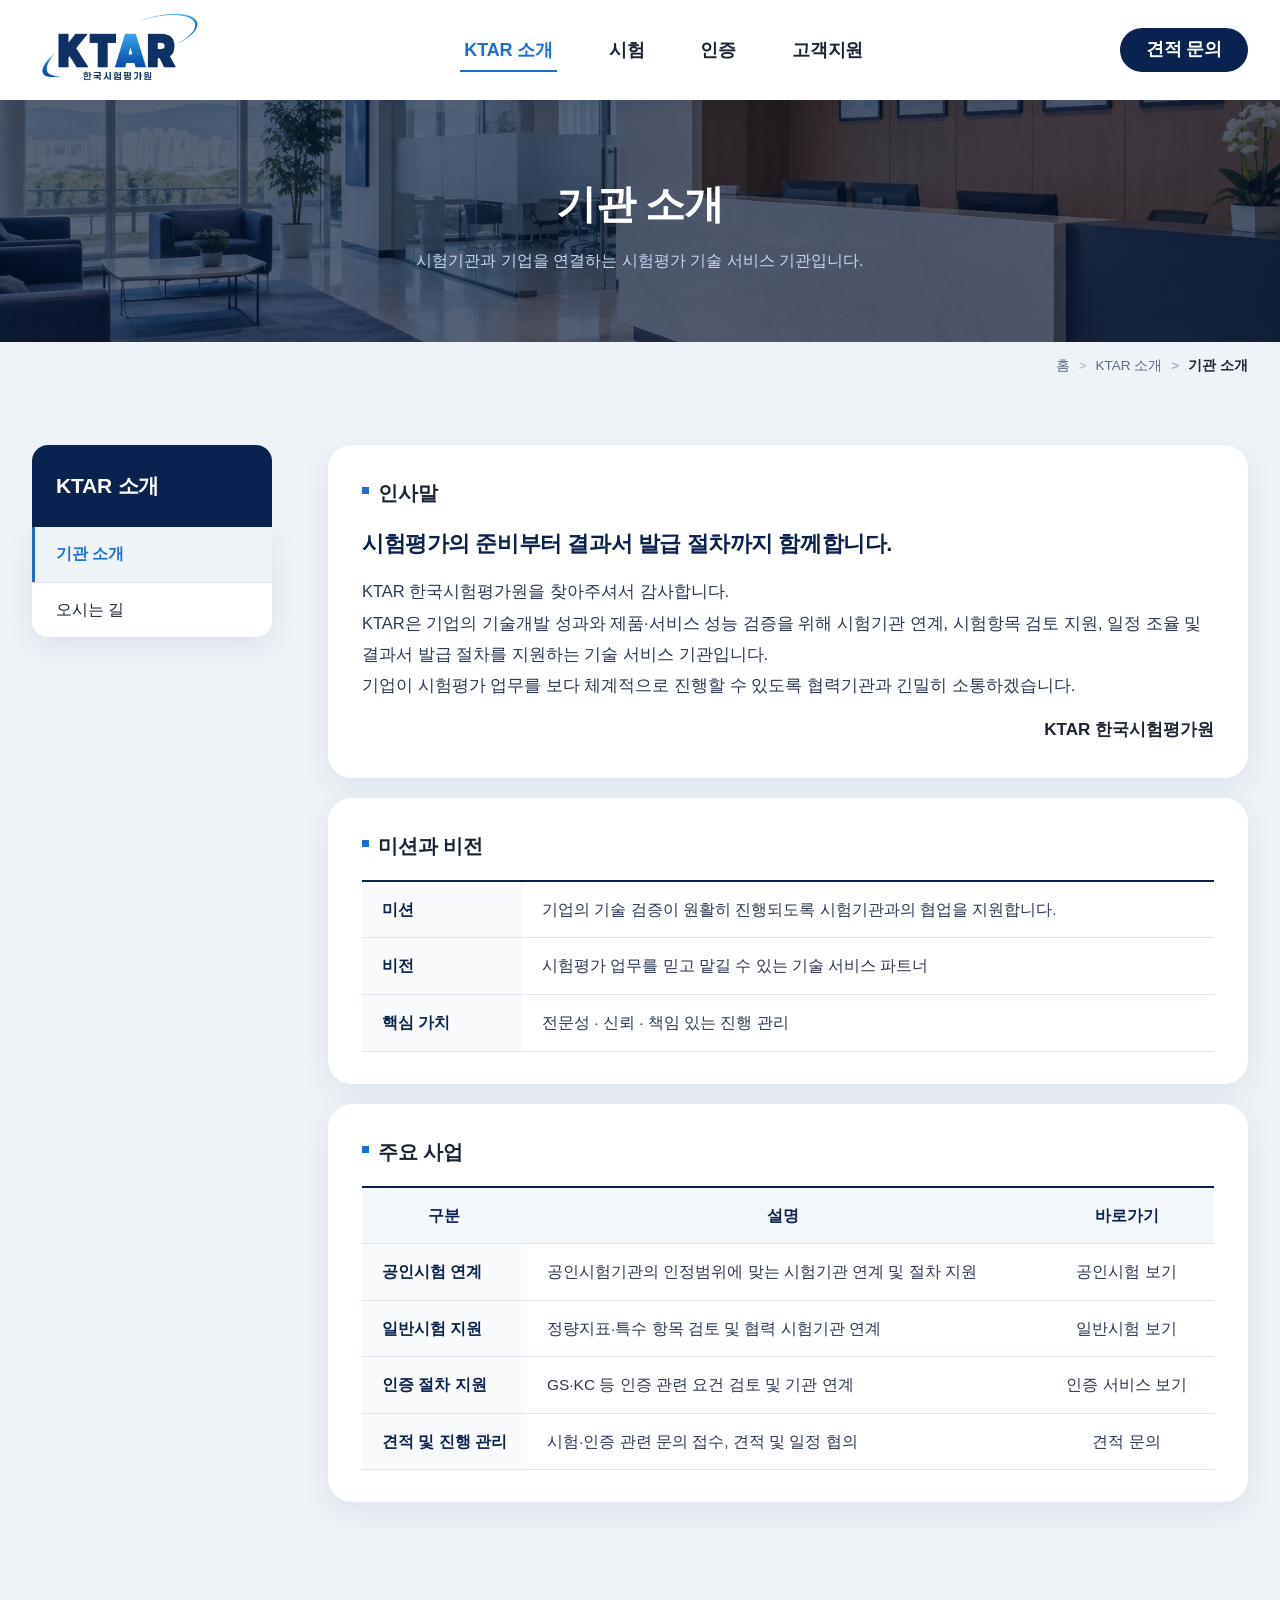
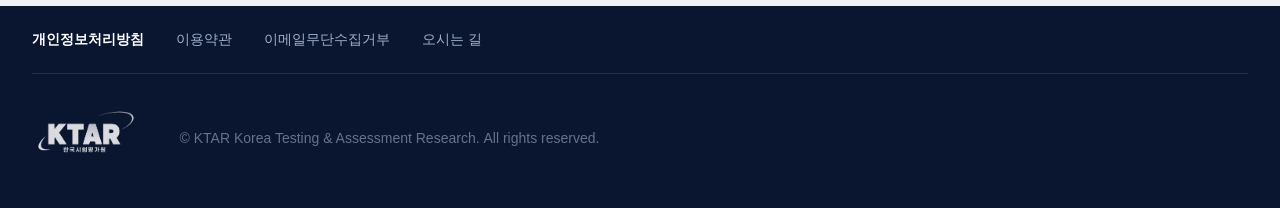
==== commit 0ee5197c: "feat: 의미 단위 줄바꿈 규칙 강화 (꾸밈말·조사·복합명사 묶기, 문장 단위 줄바꿈, 제목 끝 어절 보호) Co-Authored-By: Claude Opus 5.5 <norep" ====
--- a/about/intro.html
+++ b/about/intro.html
@@ -5,7 +5,7 @@
 <meta name="viewport" content="width=device-width, initial-scale=1">
 <title>기관 소개 | KTAR 한국시험평가원</title>
 <meta name="description" content="시험기관과 기업을 연결하는 시험평가 기술 서비스 기관입니다.">
-<link rel="stylesheet" href="../css/style.css?v=20261124b">
+<link rel="stylesheet" href="../css/style.css?v=20261125g">
 <link rel="stylesheet" href="../css/sub.css?v=20261124b">
 </head>
 <body class="sub">
@@ -97,7 +97,7 @@
   <div class="inner">
     <ul class="footer__links">
       <li><a href="#"><b>개인정보처리방침</b></a></li>
-      <li><a href="#">이용약관</a></li>
+      <li><a href="../legal/terms.html" data-legal>이용약관</a></li>
       <li><a href="#">이메일무단수집거부</a></li>
       <li><a href="../about/location.html">오시는 길</a></li>
     </ul>
@@ -111,5 +111,7 @@
 </footer>
 
 <script src="../js/nav.js?v=20261124b"></script>
+<script src="../js/wrap.js?v=20261125p"></script>
+<script src="../js/legal.js?v=20261125c"></script>
 </body>
 </html>
--- a/css/style.css
+++ b/css/style.css
@@ -181,9 +181,6 @@
 .form input[type=text],.form input[type=tel],.form input[type=email],.form select,.form textarea{width:100%;padding:14px 16px;border:1px solid #cdd6e4;border-radius:12px;font:inherit;font-weight:400;background:#fafcff;transition:border-color .2s,box-shadow .2s}
 .form input:focus,.form select:focus,.form textarea:focus{outline:0;border-color:var(--sky);box-shadow:0 0 0 3px rgba(53,161,238,.2);background:#fff}
 .form textarea{resize:vertical}
-.form__agree{display:flex!important;align-items:center;gap:8px;font-weight:400!important;color:var(--muted)}
-.form__agree input{flex:none!important;width:18px;height:18px;accent-color:var(--navy)}
-.form__agree a{text-decoration:underline;color:var(--blue)}
 .form__msg{padding:12px 16px;border-radius:var(--radius-md);background:#e9f1fc;color:var(--navy);font-size:15px;font-weight:700}
 .form__msg.is-error{background:#fdecec;color:#c62828}
 .form__note{font-size:14px;line-height:1.6;color:var(--muted);word-break:keep-all}
@@ -323,11 +320,139 @@
 .form__hint{display:grid;gap:2px;font-size:13.5px;line-height:1.6;color:var(--muted);word-break:keep-all}
 .form input[type=file]{width:100%;padding:12px 14px;border:1px dashed #b9c5d8;border-radius:12px;background:#fafcff;font:inherit;font-weight:400;font-size:14px;color:var(--muted)}
 .form input[type=file]::file-selector-button{margin-right:12px;padding:8px 16px;border:0;border-radius:999px;background:var(--navy);color:#fff;font:inherit;font-weight:700;font-size:13px;cursor:pointer}
-.form__agrees{display:grid;gap:10px;padding:18px 20px;border:1px solid var(--line);border-radius:12px;background:#fafcff}
-.form__agree--all{padding-bottom:10px;border-bottom:1px solid var(--line);font-weight:700!important;color:var(--navy)!important}
-.form__agree i{color:#d93025;font-style:normal;font-size:13px}
-.form__agree span{font-size:13px}
 @media (max-width:768px){
   .form textarea{min-height:380px}
   .inquiry__contact li{font-size:18px}
 }
+
+/* ───── 약관 모달 (js/legal.js) · 약관 단독 페이지 ───── */
+.is-modal-open{overflow:hidden}
+.legal-modal{margin:auto;width:min(760px,calc(100% - 32px));max-height:min(86vh,900px);padding:0;border:0;border-radius:var(--radius-lg);background:#fff;color:var(--text);box-shadow:0 30px 80px rgba(4,14,40,.4);overflow:hidden}
+.legal-modal[open]{display:flex;flex-direction:column}
+.legal-modal::backdrop{background:rgba(6,20,47,.6)}
+.legal-modal__bar{display:flex;justify-content:flex-end;padding:12px 12px 0}
+.legal-modal__close{width:40px;height:40px;border-radius:50%;font-size:26px;line-height:1;color:var(--muted);transition:background .2s,color .2s}
+.legal-modal__close:hover,.legal-modal__close:focus-visible{background:var(--bg);color:var(--navy)}
+.legal-modal__body{flex:1;overflow-y:auto;padding:0 40px 8px;overscroll-behavior:contain}
+.legal-modal__foot{padding:16px 40px 24px;border-top:1px solid var(--line);text-align:center}
+.legal-modal__ok{min-width:160px;padding:13px 28px;border-radius:999px;background:var(--navy);color:#fff;font-weight:700;font-size:15px;transition:background .2s}
+.legal-modal__ok:hover{background:var(--blue)}
+.legal{word-break:keep-all;font-size:15px;line-height:1.8;color:#2c3750}
+.legal h1{font-size:26px;font-weight:800;letter-spacing:-.02em;color:var(--navy)}
+.legal__date{margin-top:6px;padding-bottom:20px;border-bottom:2px solid var(--navy);font-size:14px;color:var(--muted)}
+.legal h2{margin:28px 0 8px;font-size:16.5px;font-weight:800;color:var(--navy)}
+.legal ol{display:grid;gap:6px}
+.legal__circled li{display:flex;gap:6px}
+.legal__circled li span{flex:none}
+.legal__num{counter-reset:n}
+.legal__num li{counter-increment:n;display:flex;gap:6px}
+.legal__num li::before{content:counter(n) ".";flex:none;min-width:1.4em}
+.legal-page{background:var(--bg)}
+.legal-page main{max-width:860px;padding-top:48px;padding-bottom:80px}
+.legal-page__home{display:inline-block;margin-bottom:20px;font-weight:700;color:var(--blue)}
+.legal-page .legal{padding:40px;border-radius:var(--radius-lg);background:#fff;box-shadow:var(--shadow)}
+@media (max-width:768px){
+  .legal-modal{width:calc(100% - 20px);max-height:90vh}
+  .legal-modal__body{padding:0 22px 8px}
+  .legal-modal__foot{padding:14px 22px 18px}
+  .legal h1{font-size:22px}
+  .legal-page .legal{padding:24px 20px}
+}
+
+/* ───── 견적문의 약관 동의 영역 (필수 2 + 선택 2, 선택은 접힘) ───── */
+.agree{display:grid;gap:0;padding:6px 22px 18px;border:1px solid var(--line);border-radius:14px;background:#fafcff}
+.agree__title{float:left;width:100%;padding:16px 0 12px;font-size:16px;font-weight:800;color:var(--navy)}
+.agree__row{display:flex;align-items:center;justify-content:space-between;gap:12px;padding:12px 0;border-top:1px solid var(--line)}
+.form .agree label{display:flex;flex-wrap:nowrap;align-items:center;gap:10px;font-weight:500;font-size:15px;color:var(--text);cursor:pointer}
+.form .agree label>input{flex:none;width:20px;height:20px;margin:0;accent-color:var(--navy)}
+.agree__row--all{border-top:0;padding:14px 16px;margin-bottom:6px;border-radius:10px;background:#eaf1fb}
+.form .agree .agree__row--all span{font-weight:800;color:var(--navy);font-size:16px}
+.agree__row--all small{margin-left:auto;font-size:13px;color:var(--muted);font-weight:500}
+.agree__req{font-style:normal;font-weight:800;color:#d93025}
+.agree__sel{font-style:normal;font-weight:800;color:var(--blue)}
+.agree__view{flex:none;font-size:13.5px;font-weight:700;color:var(--muted);text-decoration:underline;text-underline-offset:3px}
+.agree__view:hover,.agree__view:focus-visible{color:var(--blue)}
+.agree__opt{border-top:1px solid var(--line)}
+.agree__toggle{position:relative;display:grid;gap:3px;width:100%;padding:13px 32px 13px 0;text-align:left;font:inherit;color:var(--text)}
+.agree__opt-head{font-size:15px;font-weight:600}
+.agree__opt-head b{margin-left:4px;color:var(--blue);font-weight:800}
+.agree__opt-sub{font-size:13.5px;color:var(--muted)}
+.agree__chev{position:absolute;right:6px;top:50%;width:10px;height:10px;margin-top:-7px;border-right:2px solid var(--muted);border-bottom:2px solid var(--muted);transform:rotate(45deg);transition:transform .2s}
+.agree__toggle[aria-expanded="true"] .agree__chev{transform:rotate(-135deg);margin-top:-2px}
+.agree__toggle:hover .agree__opt-head,.agree__toggle:focus-visible .agree__opt-head{color:var(--blue)}
+.agree__opt-body{margin:0 0 4px;padding:2px 14px;border-radius:10px;background:#fff;border:1px solid var(--line)}
+.agree__opt-body .agree__row:first-child{border-top:0}
+.agree__note{margin-top:10px;font-size:13.5px;color:var(--muted)}
+.legal__table{width:100%;margin:16px 0;border-collapse:collapse;border-top:2px solid var(--navy);font-size:14.5px}
+.legal__table th,.legal__table td{padding:12px 14px;border-bottom:1px solid var(--line);text-align:left;vertical-align:top}
+.legal__table thead th{background:#f3f6fa;color:var(--navy);font-weight:800}
+.legal__table tbody th{width:140px;background:#f8fafc;color:var(--navy);font-weight:700;white-space:nowrap}
+.legal__table strong{color:var(--navy);font-weight:700}
+.legal__notice{margin-top:12px;padding:14px 16px;border-left:3px solid var(--blue);background:#f2f8ff;font-weight:600;color:var(--navy)}
+.legal__contact{margin-top:12px;font-size:14px;color:var(--muted)}
+@media (max-width:768px){
+  .agree{padding:4px 14px 14px}
+  .form .agree label{font-size:14px}
+  .legal__table tbody th{width:96px;white-space:normal}
+}
+
+/* ───── 줄바꿈: 단어 단위 + 의미 단위(전 페이지 공통) ─────
+   keep-all: 한글 단어가 중간에서 끊기지 않게. overflow-wrap: 긴 이메일·URL 은 넘치지 않게.
+   balance: 제목·카드 제목은 줄 길이를 고르게. pretty: 본문 마지막 줄에 한 단어만 남지 않게. */
+body{word-break:keep-all;overflow-wrap:break-word}
+h1,h2,h3,h4,.gain b,.proc b,.docs2__list b,.chk__cta b,.proc-ban b,.slide__sub,.qs__grid a,.agree__opt-head{text-wrap:balance}
+p,li,dd,td,th,.gain span,.docs2__list span,.ph__lead,.kh p,.cmp-note,.legal__notice{text-wrap:pretty}
+
+/* ───── 견적문의: 한 화면(노트북 높이 약 800px)에 폼 전체가 들어오도록 압축 ─────
+   왼쪽 입력 항목 · 오른쪽 문의 내용을 나란히 두고 간격·동의 영역을 줄인다. */
+.inquiry{padding:64px 0 72px}
+.inquiry__inner{grid-template-columns:minmax(0,.78fr) minmax(0,2fr);gap:40px}
+.inquiry h2{margin-bottom:12px}
+.inquiry__head>p{font-size:15.5px;line-height:1.7}
+.inquiry__contact{margin-top:22px;padding:18px 20px}
+.inquiry__contact li{font-size:17px}
+.form{padding:26px 30px 22px;gap:14px}
+.form__main{display:grid;grid-template-columns:minmax(0,1fr) minmax(0,1.15fr);gap:18px}
+.form__fields{display:grid;gap:12px;align-content:start}
+.form__row{gap:12px}
+.form label,.form__field>label{gap:6px 4px;font-size:13px}
+.form input[type=text],.form input[type=tel],.form input[type=email],.form select{padding:10px 12px;border-radius:10px}
+.form input[type=file]{padding:7px 10px;font-size:13px}
+.form input[type=file]::file-selector-button{padding:6px 12px}
+.form__field{display:flex;flex-direction:column;gap:6px}
+.form textarea{flex:1;min-height:0;height:100%;padding:10px 12px;border-radius:10px;font-size:14px;line-height:1.6}
+.form__hint{font-size:12.5px;line-height:1.5}
+.agree{padding:2px 18px 10px}
+.agree__title{padding:10px 0 8px;font-size:14.5px}
+.agree__row{padding:7px 0}
+.agree__row--all{padding:8px 12px;margin-bottom:2px}
+.form .agree label{font-size:14px}
+.form .agree .agree__row--all span{font-size:14.5px}
+.agree__toggle{padding:8px 28px 8px 0;gap:1px}
+.agree__opt-head{font-size:14px}
+.agree__opt-sub{font-size:12.5px}
+.agree__note{margin-top:4px;font-size:12.5px}
+.submit{padding:14px;font-size:16px}
+.form__note{font-size:13px;line-height:1.5}
+@media (max-width:1100px){
+  .inquiry__inner{grid-template-columns:1fr;gap:28px}
+}
+@media (max-width:768px){
+  .form__main{grid-template-columns:minmax(0,1fr)}
+  .form textarea{height:auto;min-height:250px}
+}
+.form{padding:22px 28px 18px;gap:12px}
+.agree__title{padding:8px 0 6px}
+.agree__row{padding:6px 0}
+.submit{padding:12px}
+@media (max-width:768px){
+  .inquiry{padding:48px 0 56px}
+  .form{padding:20px 16px 16px}
+  .form .form__row{grid-template-columns:1fr 1fr;gap:10px}
+  .form textarea{min-height:220px}
+}
+
+/* 문장 단위 줄바꿈(js/wrap.js): 다음 문장이 남은 자리에 통째로 안 들어가면 새 줄에서 시작 */
+.wrap-sen{display:inline-block;max-width:100%}
+/* 표 안의 바로가기 링크("인증 서비스 보기")는 한 줄로 */
+.tbl td a{white-space:nowrap}
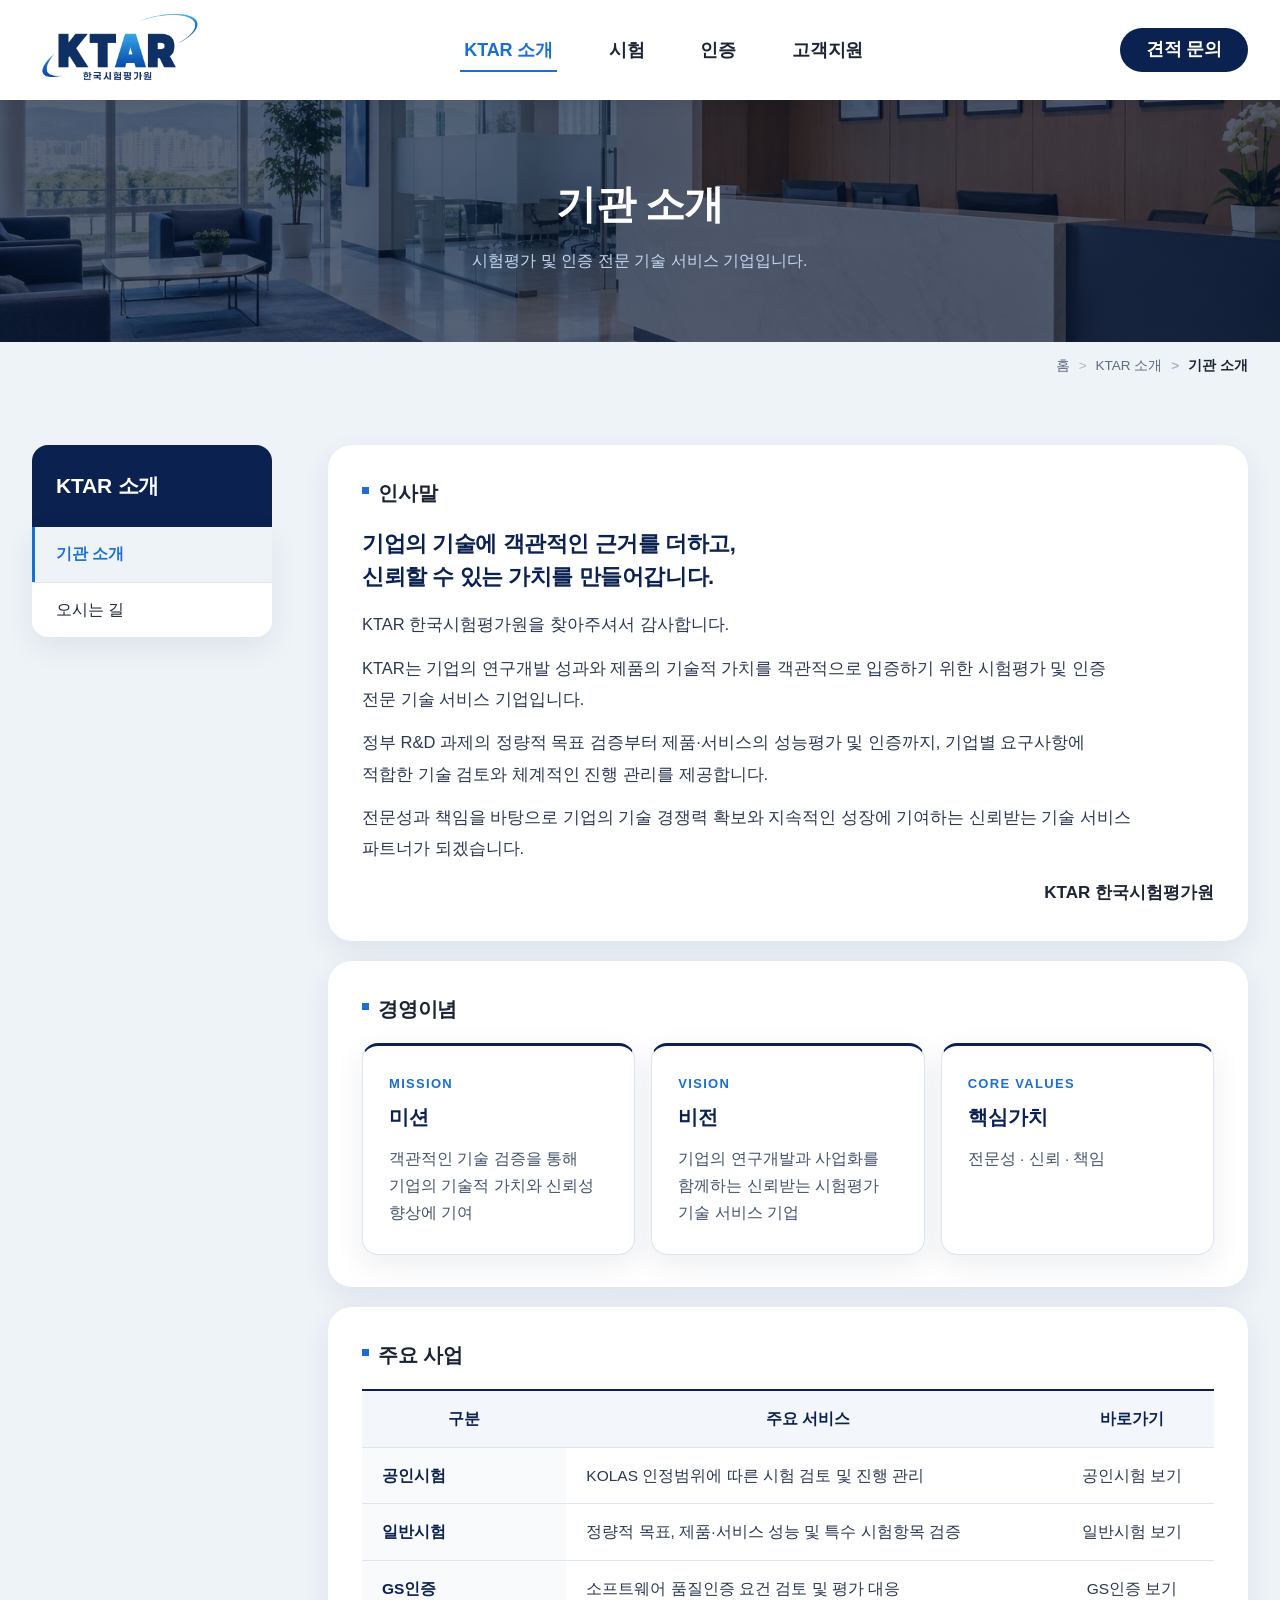
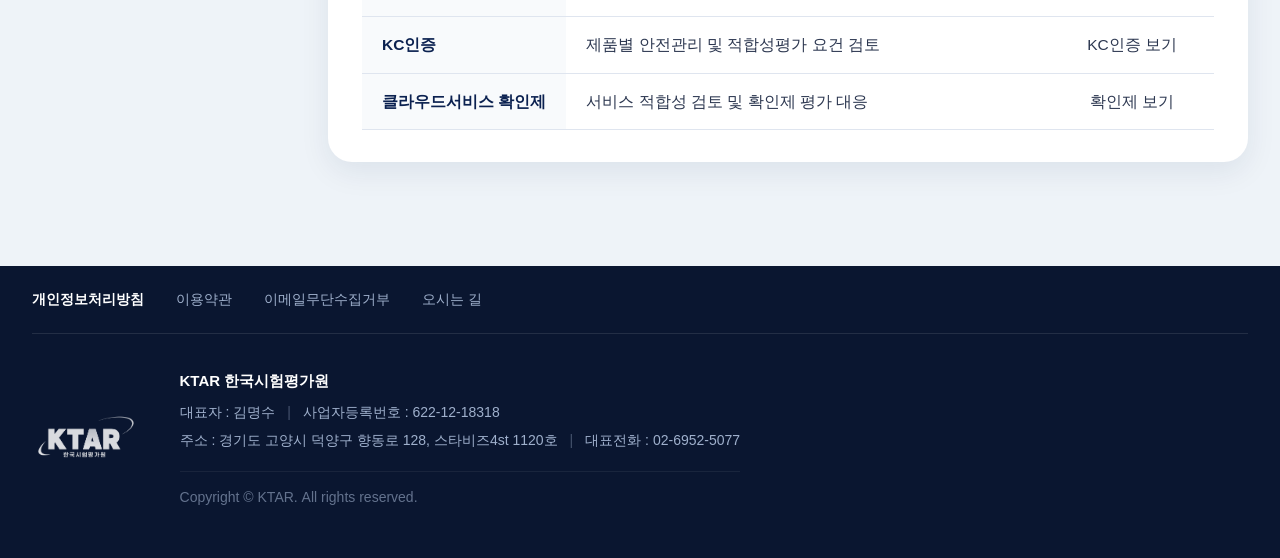
==== commit 1831f82a: "feat: 고객사 Figma 11-25 시안 코멘트 39건 반영 - 공통: 푸터 사업자 정보, 서브페이지 하단 견적문의 문구 통일, 히어로 보조 버튼 "진행 절차 보기" - 메인:" ====
--- a/about/intro.html
+++ b/about/intro.html
@@ -4,9 +4,9 @@
 <meta charset="UTF-8">
 <meta name="viewport" content="width=device-width, initial-scale=1">
 <title>기관 소개 | KTAR 한국시험평가원</title>
-<meta name="description" content="시험기관과 기업을 연결하는 시험평가 기술 서비스 기관입니다.">
-<link rel="stylesheet" href="../css/style.css?v=20261125g">
-<link rel="stylesheet" href="../css/sub.css?v=20261124b">
+<meta name="description" content="시험평가 및 인증 전문 기술 서비스 기업입니다.">
+<link rel="stylesheet" href="../css/style.css?v=20261127a">
+<link rel="stylesheet" href="../css/sub.css?v=20261127a">
 </head>
 <body class="sub">
 
@@ -59,7 +59,7 @@
   <section class="sub-hero sub-hero--intro">
     <div class="inner sub-hero__inner">
       <h1>기관 소개</h1>
-      <p class="sub-hero__lead">시험기관과 기업을 연결하는 시험평가 기술 서비스 기관입니다.</p>
+      <p class="sub-hero__lead">시험평가 및 인증 전문 기술 서비스 기업입니다.</p>
     </div>
   </section>
   <div class="crumbbar">
@@ -79,15 +79,15 @@
     <div class="doc">
       <section class="sec">
         <h3>인사말</h3>
-        <div class="greet greet--solo"><div class="text"><strong>시험평가의 준비부터 결과서 발급 절차까지 함께합니다.</strong><p>KTAR 한국시험평가원을 찾아주셔서 감사합니다. KTAR은 기업의 기술개발 성과와 제품·서비스 성능 검증을 위해 시험기관 연계, 시험항목 검토 지원, 일정 조율 및 결과서 발급 절차를 지원하는 기술 서비스 기관입니다. 기업이 시험평가 업무를 보다 체계적으로 진행할 수 있도록 협력기관과 긴밀히 소통하겠습니다.</p><p class="sign"><b>KTAR 한국시험평가원</b></p></div></div>
+        <div class="greet greet--solo"><div class="text"><strong>기업의 기술에 객관적인 근거를 더하고,<br>신뢰할 수 있는 가치를 만들어갑니다.</strong><p>KTAR 한국시험평가원을 찾아주셔서 감사합니다.</p><p>KTAR는 기업의 연구개발 성과와 제품의 기술적 가치를 객관적으로 입증하기 위한 시험평가 및 인증 전문 기술 서비스 기업입니다.</p><p>정부 R&amp;D 과제의 정량적 목표 검증부터 제품·서비스의 성능평가 및 인증까지, 기업별 요구사항에 적합한 기술 검토와 체계적인 진행 관리를 제공합니다.</p><p>전문성과 책임을 바탕으로 기업의 기술 경쟁력 확보와 지속적인 성장에 기여하는 신뢰받는 기술 서비스 파트너가 되겠습니다.</p><p class="sign"><b>KTAR 한국시험평가원</b></p></div></div>
       </section>
       <section class="sec">
-        <h3>미션과 비전</h3>
-        <div class="tbl-wrap"><table class="tbl"><tbody><tr><th scope="row">미션</th><td>기업의 기술 검증이 원활히 진행되도록 시험기관과의 협업을 지원합니다.</td></tr><tr><th scope="row">비전</th><td>시험평가 업무를 믿고 맡길 수 있는 기술 서비스 파트너</td></tr><tr><th scope="row">핵심 가치</th><td>전문성 · 신뢰 · 책임 있는 진행 관리</td></tr></tbody></table></div>
+        <h3>경영이념</h3>
+        <ul class="ideo"><li><small>MISSION</small><b>미션</b><p>객관적인 기술 검증을 통해 기업의 기술적 가치와 신뢰성 향상에 기여</p></li><li><small>VISION</small><b>비전</b><p>기업의 연구개발과 사업화를 함께하는 신뢰받는 시험평가 기술 서비스 기업</p></li><li><small>CORE VALUES</small><b>핵심가치</b><p>전문성 · 신뢰 · 책임</p></li></ul>
       </section>
       <section class="sec">
         <h3>주요 사업</h3>
-        <div class="tbl-wrap"><table class="tbl"><thead><tr><th scope="col">구분</th><th scope="col">설명</th><th scope="col">바로가기</th></tr></thead><tbody><tr><th scope="row">공인시험 연계</th><td>공인시험기관의 인정범위에 맞는 시험기관 연계 및 절차 지원</td><td class="c"><a href="../test/certified.html">공인시험 보기</a></td></tr><tr><th scope="row">일반시험 지원</th><td>정량지표·특수 항목 검토 및 협력 시험기관 연계</td><td class="c"><a href="../test/vv.html">일반시험 보기</a></td></tr><tr><th scope="row">인증 절차 지원</th><td>GS·KC 등 인증 관련 요건 검토 및 기관 연계</td><td class="c"><a href="../cert/gs.html">인증 서비스 보기</a></td></tr><tr><th scope="row">견적 및 진행 관리</th><td>시험·인증 관련 문의 접수, 견적 및 일정 협의</td><td class="c"><a href="../index.html#inquiry">견적 문의</a></td></tr></tbody></table></div>
+        <div class="tbl-wrap"><table class="tbl"><thead><tr><th scope="col">구분</th><th scope="col">주요 서비스</th><th scope="col">바로가기</th></tr></thead><tbody><tr><th scope="row">공인시험</th><td>KOLAS 인정범위에 따른 시험 검토 및 진행 관리</td><td class="c"><a href="../test/certified.html">공인시험 보기</a></td></tr><tr><th scope="row">일반시험</th><td>정량적 목표, 제품·서비스 성능 및 특수 시험항목 검증</td><td class="c"><a href="../test/vv.html">일반시험 보기</a></td></tr><tr><th scope="row">GS인증</th><td>소프트웨어 품질인증 요건 검토 및 평가 대응</td><td class="c"><a href="../cert/gs.html">GS인증 보기</a></td></tr><tr><th scope="row">KC인증</th><td>제품별 안전관리 및 적합성평가 요건 검토</td><td class="c"><a href="../cert/kc.html">KC인증 보기</a></td></tr><tr><th scope="row">클라우드서비스 확인제</th><td>서비스 적합성 검토 및 확인제 평가 대응</td><td class="c"><a href="../cert/cloud.html">확인제 보기</a></td></tr></tbody></table></div>
       </section>
     </div>
   </div>
@@ -104,14 +104,17 @@
     <div class="footer__body">
       <img src="../images/logo-white.png" alt="KTAR 한국시험평가원" class="footer__logo">
       <address>
-        <p class="footer__copy">© KTAR Korea Testing &amp; Assessment Research. All rights reserved.</p>
+        <p class="footer__name">KTAR 한국시험평가원</p>
+        <p class="footer__info"><span>대표자 : 김명수</span><span>사업자등록번호 : 622-12-18318</span></p>
+        <p class="footer__info"><span>주소 : 경기도 고양시 덕양구 향동로 128, 스타비즈4st 1120호</span><span>대표전화 : <a href="tel:02-6952-5077">02-6952-5077</a></span></p>
+        <p class="footer__copy">Copyright © KTAR. All rights reserved.</p>
       </address>
     </div>
   </div>
 </footer>
 
 <script src="../js/nav.js?v=20261124b"></script>
-<script src="../js/wrap.js?v=20261125p"></script>
+<script src="../js/wrap.js?v=20261125r"></script>
 <script src="../js/legal.js?v=20261125c"></script>
 </body>
 </html>
--- a/css/style.css
+++ b/css/style.css
@@ -202,8 +202,11 @@
 .footer__links b{color:#fff}
 .footer__body{display:flex;align-items:center;gap:40px;padding-top:34px}
 .footer__logo{height:52px;width:auto;opacity:.9}
-.footer address{font-style:normal;display:grid;gap:4px}
-.footer__copy{margin-top:8px;opacity:.6}
+.footer address{font-style:normal;display:grid;gap:4px;line-height:1.7}
+.footer__name{margin-bottom:4px;font-size:15px;font-weight:700;color:#fff}
+.footer__info span+span::before{content:"|";margin:0 12px;opacity:.4}
+.footer__info a:hover{color:#fff}
+.footer__copy{margin-top:14px;padding-top:14px;border-top:1px solid rgba(255,255,255,.1);opacity:.6}
 
 /* ───── responsive ───── */
 @media (max-width:1399px){
@@ -263,6 +266,8 @@
   .float{right:14px;bottom:14px}.float a{width:52px;height:52px}
   .footer__body{flex-direction:column;align-items:flex-start;gap:16px}
   .footer__links{flex-wrap:wrap;gap:14px 22px}
+  .footer__info span{display:block}
+  .footer__info span+span::before{content:none}
 }
 /* 좁은 폰(≤420px): 큰 아이콘 + 메뉴명이 2열에 들어가지 않아 1열 */
 @media (max-width:420px){
@@ -312,6 +317,9 @@
 .inquiry__contact svg{flex:none;width:22px;height:22px;color:var(--blue)}
 .inquiry__contact a:hover{color:var(--blue)}
 .inquiry__contact p{margin-top:16px;padding-top:14px;border-top:1px solid var(--line);font-size:15px;color:var(--muted);word-break:keep-all}
+.inquiry__hours{display:flex;flex-wrap:wrap;align-items:baseline;gap:4px 14px;margin-top:16px;padding-top:14px;border-top:1px solid var(--line);font-size:15px;color:var(--muted)}
+.inquiry__hours dt{font-weight:700;color:var(--navy)}
+.inquiry__hours dd+dd::before{content:"·";margin-right:14px;opacity:.6}
 .form__field{display:grid;gap:8px}
 .form__field>label{font-weight:700;font-size:14px}
 .form__field>label i{color:#d93025;font-style:normal}
@@ -365,23 +373,12 @@
 .agree__row{display:flex;align-items:center;justify-content:space-between;gap:12px;padding:12px 0;border-top:1px solid var(--line)}
 .form .agree label{display:flex;flex-wrap:nowrap;align-items:center;gap:10px;font-weight:500;font-size:15px;color:var(--text);cursor:pointer}
 .form .agree label>input{flex:none;width:20px;height:20px;margin:0;accent-color:var(--navy)}
-.agree__row--all{border-top:0;padding:14px 16px;margin-bottom:6px;border-radius:10px;background:#eaf1fb}
+.agree__row--all{justify-content:flex-start;border-top:0;padding:14px 16px;margin-bottom:6px;border-radius:10px;background:#eaf1fb}
 .form .agree .agree__row--all span{font-weight:800;color:var(--navy);font-size:16px}
-.agree__row--all small{margin-left:auto;font-size:13px;color:var(--muted);font-weight:500}
 .agree__req{font-style:normal;font-weight:800;color:#d93025}
 .agree__sel{font-style:normal;font-weight:800;color:var(--blue)}
 .agree__view{flex:none;font-size:13.5px;font-weight:700;color:var(--muted);text-decoration:underline;text-underline-offset:3px}
 .agree__view:hover,.agree__view:focus-visible{color:var(--blue)}
-.agree__opt{border-top:1px solid var(--line)}
-.agree__toggle{position:relative;display:grid;gap:3px;width:100%;padding:13px 32px 13px 0;text-align:left;font:inherit;color:var(--text)}
-.agree__opt-head{font-size:15px;font-weight:600}
-.agree__opt-head b{margin-left:4px;color:var(--blue);font-weight:800}
-.agree__opt-sub{font-size:13.5px;color:var(--muted)}
-.agree__chev{position:absolute;right:6px;top:50%;width:10px;height:10px;margin-top:-7px;border-right:2px solid var(--muted);border-bottom:2px solid var(--muted);transform:rotate(45deg);transition:transform .2s}
-.agree__toggle[aria-expanded="true"] .agree__chev{transform:rotate(-135deg);margin-top:-2px}
-.agree__toggle:hover .agree__opt-head,.agree__toggle:focus-visible .agree__opt-head{color:var(--blue)}
-.agree__opt-body{margin:0 0 4px;padding:2px 14px;border-radius:10px;background:#fff;border:1px solid var(--line)}
-.agree__opt-body .agree__row:first-child{border-top:0}
 .agree__note{margin-top:10px;font-size:13.5px;color:var(--muted)}
 .legal__table{width:100%;margin:16px 0;border-collapse:collapse;border-top:2px solid var(--navy);font-size:14.5px}
 .legal__table th,.legal__table td{padding:12px 14px;border-bottom:1px solid var(--line);text-align:left;vertical-align:top}
@@ -400,7 +397,7 @@
    keep-all: 한글 단어가 중간에서 끊기지 않게. overflow-wrap: 긴 이메일·URL 은 넘치지 않게.
    balance: 제목·카드 제목은 줄 길이를 고르게. pretty: 본문 마지막 줄에 한 단어만 남지 않게. */
 body{word-break:keep-all;overflow-wrap:break-word}
-h1,h2,h3,h4,.gain b,.proc b,.docs2__list b,.chk__cta b,.proc-ban b,.slide__sub,.qs__grid a,.agree__opt-head{text-wrap:balance}
+h1,h2,h3,h4,.gain b,.proc b,.docs2__list b,.chk__cta b,.proc-ban b,.slide__sub,.qs__grid a{text-wrap:balance}
 p,li,dd,td,th,.gain span,.docs2__list span,.ph__lead,.kh p,.cmp-note,.legal__notice{text-wrap:pretty}
 
 /* ───── 견적문의: 한 화면(노트북 높이 약 800px)에 폼 전체가 들어오도록 압축 ─────
@@ -428,9 +425,6 @@
 .agree__row--all{padding:8px 12px;margin-bottom:2px}
 .form .agree label{font-size:14px}
 .form .agree .agree__row--all span{font-size:14.5px}
-.agree__toggle{padding:8px 28px 8px 0;gap:1px}
-.agree__opt-head{font-size:14px}
-.agree__opt-sub{font-size:12.5px}
 .agree__note{margin-top:4px;font-size:12.5px}
 .submit{padding:14px;font-size:16px}
 .form__note{font-size:13px;line-height:1.5}
--- a/css/sub.css
+++ b/css/sub.css
@@ -137,3 +137,25 @@
 .sub-hero{--sh-shade:linear-gradient(rgba(6,20,47,.66),rgba(6,20,47,.66))}
 .sub-hero--intro{background:var(--sh-shade),#06142f url(../images/sub/about-intro.jpg?v=20261124) center/cover no-repeat}
 .sub-hero--location{background:var(--sh-shade),#06142f url(../images/sub/about-location.jpg?v=20261124) center/cover no-repeat}
+
+/* 기관 소개: 경영이념 카드 (Figma 11-25 #93) */
+.ideo{display:grid;grid-template-columns:repeat(3,minmax(0,1fr));gap:16px}
+.ideo li{padding:28px 26px;background:#fff;border:1px solid var(--line);border-top:3px solid var(--navy);border-radius:var(--radius-md);box-shadow:var(--shadow)}
+.ideo small{display:block;font-size:13px;font-weight:800;letter-spacing:.1em;color:var(--blue)}
+.ideo b{display:block;margin:6px 0 12px;font-size:20px;color:var(--navy)}
+.ideo p{font-size:15.5px;line-height:1.75;color:#44526b;word-break:keep-all}
+.greet .text p+p{margin-top:12px}
+
+/* 오시는 길: 지도 버튼·방문 안내 (Figma 11-25 #91) */
+.map__btns{display:flex;gap:10px;margin-top:14px}
+.map__btn{display:inline-flex;align-items:center;height:44px;padding:0 20px;border-radius:999px;font-size:15px;font-weight:700;color:#fff}
+.map__btn--naver{background:#03a94d}
+.map__btn--kakao{background:#fee500;color:#191919}
+.map__btn:hover{opacity:.9}
+.chk-list{display:grid;gap:10px}
+.chk-list li{position:relative;padding-left:30px;font-size:16px;line-height:1.7;color:var(--text)}
+.chk-list li::before{content:"";position:absolute;left:2px;top:5px;width:18px;height:18px;border-radius:50%;background:var(--blue) url("data:image/svg+xml,%3Csvg xmlns='http://www.w3.org/2000/svg' viewBox='0 0 16 16'%3E%3Cpath d='M4 8.3l2.6 2.5L12 5.4' fill='none' stroke='%23fff' stroke-width='2'/%3E%3C/svg%3E") center/12px no-repeat}
+@media (max-width:768px){
+  .ideo{grid-template-columns:minmax(0,1fr)}
+  .map__btns{flex-wrap:wrap}
+}
